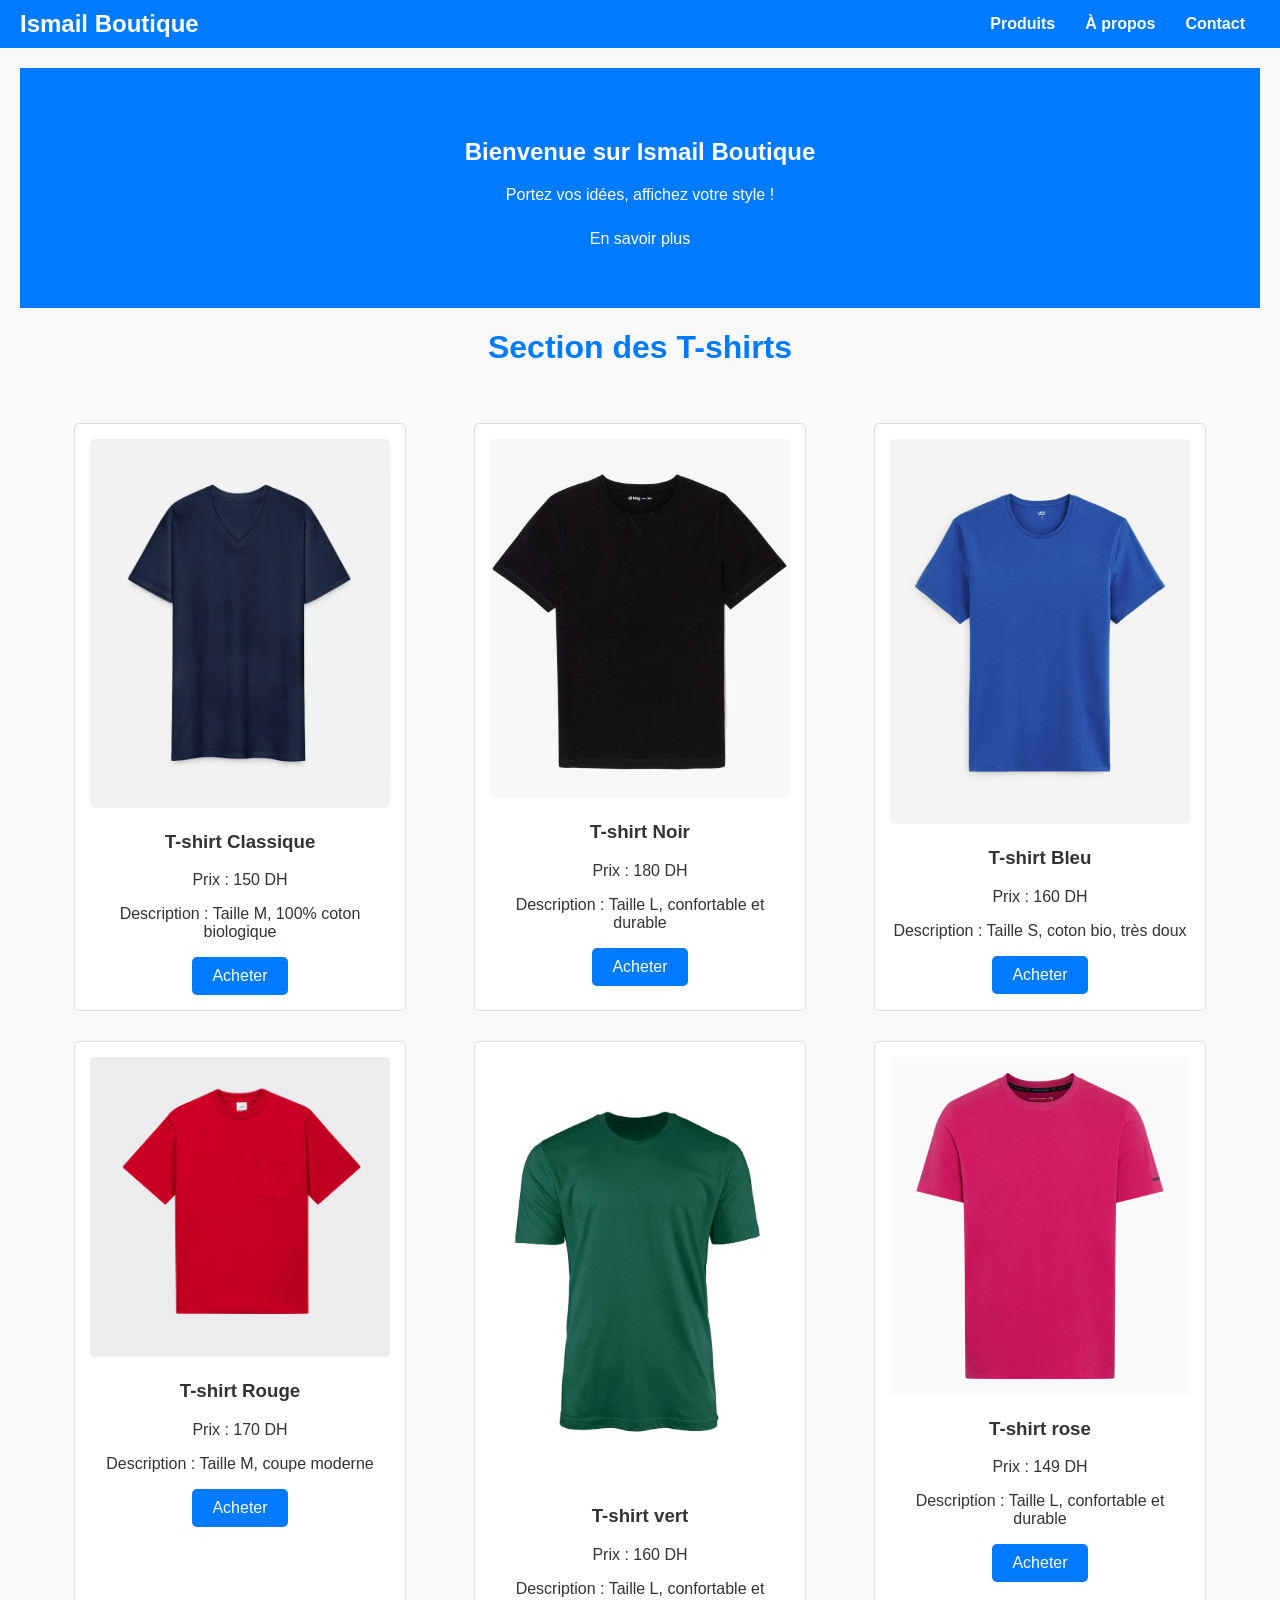
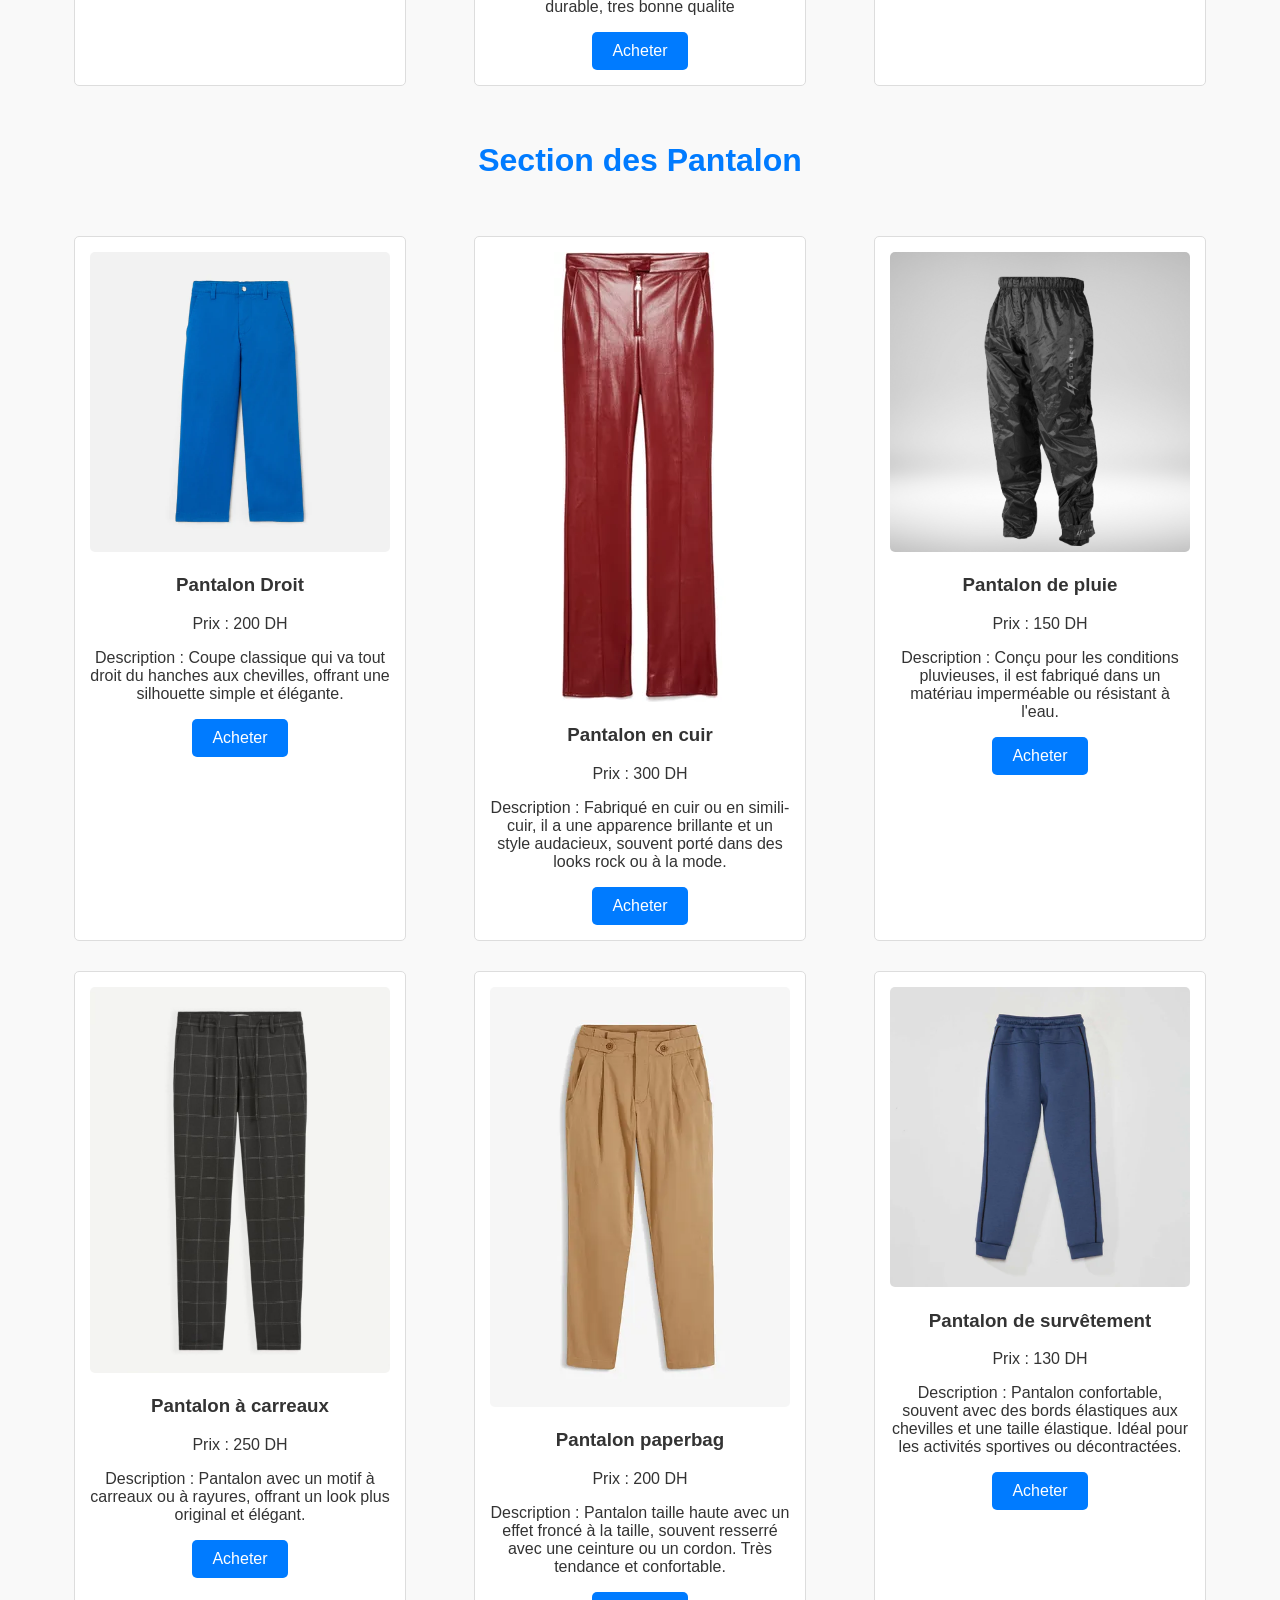
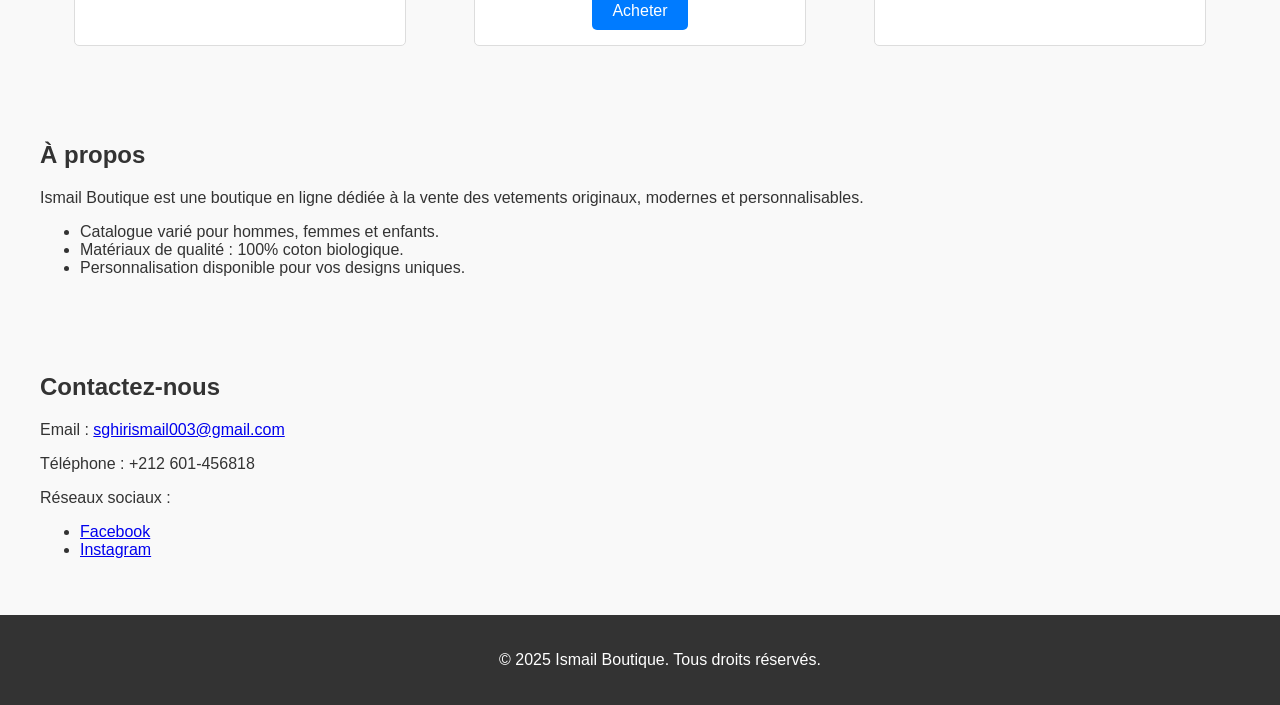
==== index.html @ 5afb79ba "Premier commit de mon site web" ====
<!DOCTYPE html>
<html lang="fr">
<head>
    <meta charset="UTF-8">
    <meta name="viewport" content="width=device-width, initial-scale=1.0">
    <title>Ismail Boutique</title>
    <link rel="stylesheet" href="style.css">
    <script src="script.js" defer></script>
</head>
<body>
    <header>
        <nav class="navbar">
            <div class="logo">Ismail Boutique</div>
            <ul class="nav-links">
                <li><a href="#produits" onclick="naviguerVers('#produits')">Produits</a></li>
                <li><a href="#about" onclick="naviguerVers('#about')">À propos</a></li>
                <li><a href="#contact" onclick="naviguerVers('#contact')">Contact</a></li>
            </ul>
        </nav>
    </header>

    <main>
        <section id="home">
            <h1>Bienvenue sur Ismail Boutique</h1>
            <p>Portez vos idées, affichez votre style !</p>
            <button onclick="afficherDescription()">En savoir plus</button>
        </section>

        <h1 class="h1">Section des T-shirts</h1>

        <section id="produits">
            <div class="produit">
                <img src="photos/t-shirt1.webp" T-shirt 1">
                <h3>T-shirt Classique</h3>
                <p>Prix : 150 DH</p>
                <p>Description : Taille M, 100% coton biologique</p>
                <button onclick="acheter('T-shirt Classique')">Acheter</button>
            </div>
            <div class="produit">
                <img src="photos/t-shirt2.jpg" alt="T-shirt 2">
                <h3>T-shirt Noir</h3>
                <p>Prix : 180 DH</p>
                <p>Description : Taille L, confortable et durable</p>
                <button onclick="acheter('T-shirt Noir')">Acheter</button>
            </div>
            <div class="produit">
                <img src="photos/t-shirt3.jpg" alt="T-shirt 3">
                <h3>T-shirt Bleu</h3>
                <p>Prix : 160 DH</p>
                <p>Description : Taille S, coton bio, très doux</p>
                <button onclick="acheter('T-shirt Bleu')">Acheter</button>
            </div>
            <div class="produit">
                <img src="photos/t-shirt4.jpg" alt="T-shirt 4">
                <h3>T-shirt Rouge</h3>
                <p>Prix : 170 DH</p>
                <p>Description : Taille M, coupe moderne</p>
                <button onclick="acheter('T-shirt Rouge')">Acheter</button>
            </div>
            <div class="produit">
                <img src="photos/t-shirt5.webp" alt="T-shirt 5">
                <h3>T-shirt vert</h3>
                <p>Prix : 160 DH</p>
                <p>Description : Taille L, confortable et durable, tres bonne qualite</p>
                <button onclick="acheter('T-shirt vert')">Acheter</button>
            </div>
            <div class="produit">
                <img src="photos/t-shirt6.jpg" alt="T-shirt 6">
                <h3>T-shirt rose</h3>
                <p>Prix : 149 DH</p>
                <p>Description : Taille L, confortable et durable</p>
                <button onclick="acheter('T-shirt rose')">Acheter</button>
            </div>
        </section>
        <h1 class="h1">Section des Pantalon</h1>
        <section id="produits">
            <div class="produit">
                <img src="photos/pantalondroit1.webp" Pantalon Droit">
                <h3>Pantalon Droit</h3>
                <p>Prix : 200 DH</p>
                <p>Description : Coupe classique qui va tout droit du hanches aux chevilles, offrant une silhouette simple et élégante.</p>
                <button onclick="acheter('Pantalon Droit')">Acheter</button>
            </div>
            <div class="produit">
                <img src="photos/pantaloncuir2.webp" alt="Pantalon en cuir">
                <h3>Pantalon en cuir</h3>
                <p>Prix : 300 DH</p>
                <p>Description : Fabriqué en cuir ou en simili-cuir, il a une apparence brillante et un style audacieux, souvent porté dans des looks rock ou à la mode.</p>
                <button onclick="acheter('Pantalon en cuir')">Acheter</button>
            </div>
            <div class="produit">
                <img src="photos/pantalonpluit3.png" alt="Pantalon de pluie">
                <h3>Pantalon de pluie</h3>
                <p>Prix : 150 DH</p>
                <p>Description : Conçu pour les conditions pluvieuses, il est fabriqué dans un matériau imperméable ou résistant à l'eau.</p>
                <button onclick="acheter('Pantalon de pluie')">Acheter</button>
            </div>
            <div class="produit">
                <img src="photos/pantaloncarreaux4.jpg" alt="Pantalon à carreaux">
                <h3>Pantalon à carreaux</h3>
                <p>Prix : 250 DH</p>
                <p>Description : Pantalon avec un motif à carreaux ou à rayures, offrant un look plus original et élégant.</p>
                <button onclick="acheter('Pantalon à carreaux')">Acheter</button>
            </div>
            <div class="produit">
                <img src="photos/pantalonpaperbag5.webp" alt="Pantalon paperbag">
                <h3>Pantalon paperbag</h3>
                <p>Prix : 200 DH</p>
                <p>Description : Pantalon taille haute avec un effet froncé à la taille, souvent resserré avec une ceinture ou un cordon. Très tendance et confortable.</p>
                <button onclick="acheter('Pantalon paperbag')">Acheter</button>
            </div>
            <div class="produit">
                <img src="photos/pantalonsurvetement6.webp" alt="Pantalon de survêtement">
                <h3>Pantalon de survêtement</h3>
                <p>Prix : 130 DH</p>
                <p>Description : Pantalon confortable, souvent avec des bords élastiques aux chevilles et une taille élastique. Idéal pour les activités sportives ou décontractées.</p>
                <button onclick="acheter('Pantalon de survêtement')">Acheter</button>
            </div>
        </section>

        <section id="about">
            <h2>À propos</h2>
            <p>Ismail Boutique est une boutique en ligne dédiée à la vente des vetements originaux, modernes et personnalisables.</p>
            <ul>
                <li>Catalogue varié pour hommes, femmes et enfants.</li>
                <li>Matériaux de qualité : 100% coton biologique.</li>
                <li>Personnalisation disponible pour vos designs uniques.</li>
            </ul>
        </section>

        <section id="contact">
            <h2>Contactez-nous</h2>
            <p>Email : <a href="mailto:sghirismail003@gmail.com">sghirismail003@gmail.com</a></p>
            <p>Téléphone : +212 601-456818</p>
            <p>Réseaux sociaux :</p>
            <ul>
                <li><a href="https://www.facebook.com/profile.php?id=100035496435160&locale=fr_FR" target="_blank">Facebook</a></li>
                <li><a href="https://www.instagram.com/realsghir/" target="_blank">Instagram</a></li>
            </ul>
        </section>
    </main>

    <footer>
        <p>&copy; 2025 Ismail Boutique. Tous droits réservés.</p>
    </footer>
</body>
</html>
---- style.css ----
body {
    font-family: Arial, sans-serif;
    margin: 0;
    padding: 0;
    background-color: #f9f9f9;
    color: #333;
}

.h1{
    text-align:center ;
    color:#007BFF;
}

.navbar {
    background-color: #007BFF;
    padding: 10px 20px;
    display: flex;
    justify-content: space-between;
    align-items: center;
    color: white;
}

.navbar .logo {
    font-size: 24px;
    font-weight: bold;
}

.navbar .nav-links {
    list-style: none;
    display: flex;
    margin: 0;
    padding: 0;
}

.navbar .nav-links li {
    margin: 0 15px;
}

.navbar .nav-links a {
    text-decoration: none;
    color: white;
    font-weight: bold;
}

section {
    padding: 20px;
    margin: 20px auto;
    max-width: 1200px;
}

#home {
    text-align: center;
    background-color: #007BFF;
    color: white;
    padding: 50px 20px;
}

#produits {
    display: flex;
    justify-content: space-around;
    flex-wrap: wrap;
}

.produit {
    background-color: white;
    padding: 15px;
    margin: 15px;
    border: 1px solid #ddd;
    border-radius: 5px;
    text-align: center;
    width: 300px;
}

.produit img {
    max-width: 100%;
    height: auto;
    border-radius: 5px;
}

button {
    background-color: #007BFF;
    color: white;
    border: none;
    padding: 10px 20px;
    border-radius: 5px;
    cursor: pointer;
    font-size: 16px;
    text-align: center;
    display: inline-block;  
    text-decoration: none;  
}

button:hover {
    background-color: #0056b3;
}

footer {
    text-align: center;
    padding: 20px;
    background-color: #333;
    color: white;
    position: relative;
    bottom: 0;
    width: 100%;
}

#about ul {
    list-style-type: disc;
    padding-left: 40px;
}

form {
    background-color: white;
    padding: 20px;
    margin: 20px auto;
    border-radius: 8px;
    box-shadow: 0 4px 6px rgba(0, 0, 0, 0.1);
    max-width: 400px;
    width: 100%;
}

form h2 {
    text-align: center;
    margin-bottom: 20px;
    color: #007BFF;
    font-size: 24px;
}

form .form-group {
    margin-bottom: 15px;
}

form label {
    display: block;
    margin-bottom: 5px;
    font-weight: bold;
    font-size: 14px;
    color: #555;
}

form input[type="text"],
form input[type="email"],
form input[type="number"],
form input[type="password"],
form select {
    width: 100%;
    padding: 10px;
    border: 1px solid #ddd;
    border-radius: 5px;
    font-size: 14px;
    box-sizing: border-box;
}

form input:focus,
form select:focus {
    border-color: #007BFF;
    outline: none;
    box-shadow: 0 0 5px rgba(0, 123, 255, 0.5);
}

form button {
    width: 100%;
    padding: 10px;
    background-color: #007BFF;
    color: white;
    border: none;
    border-radius: 5px;
    font-size: 16px;
    font-weight: bold;
    cursor: pointer;
    transition: background-color 0.3s ease;
}

form button:hover {
    background-color: #0056b3;
}


.bouton-retour {
    text-align: center;
    margin-top: 20px;
}

.bouton-retour a {
    display: inline-block;
    background-color: red;
    color: white;
    padding: 10px 20px;
    text-decoration: none;
    border-radius: 5px;
    font-size: 16px;
    font-weight: bold;
    transition: background-color 0.3s ease;
}

.bouton-retour a:hover {
    background-color: darkred;
}
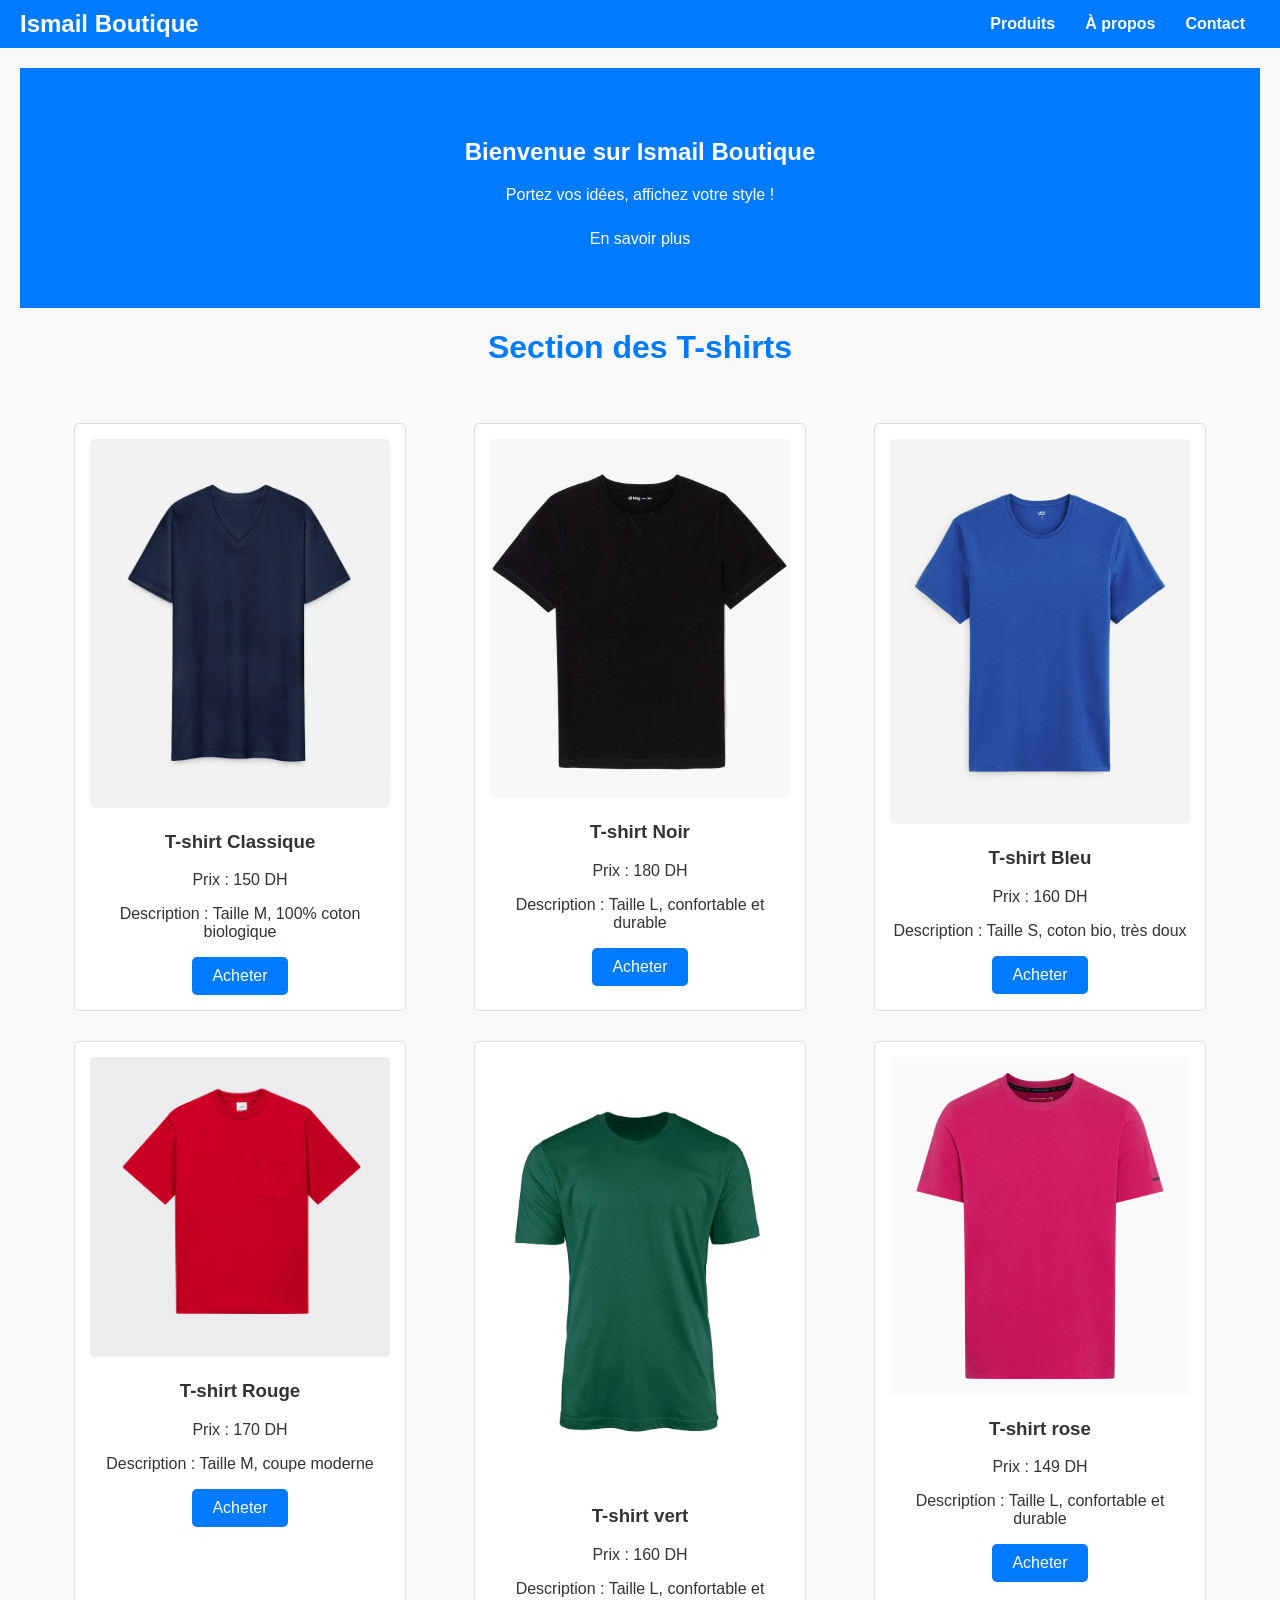
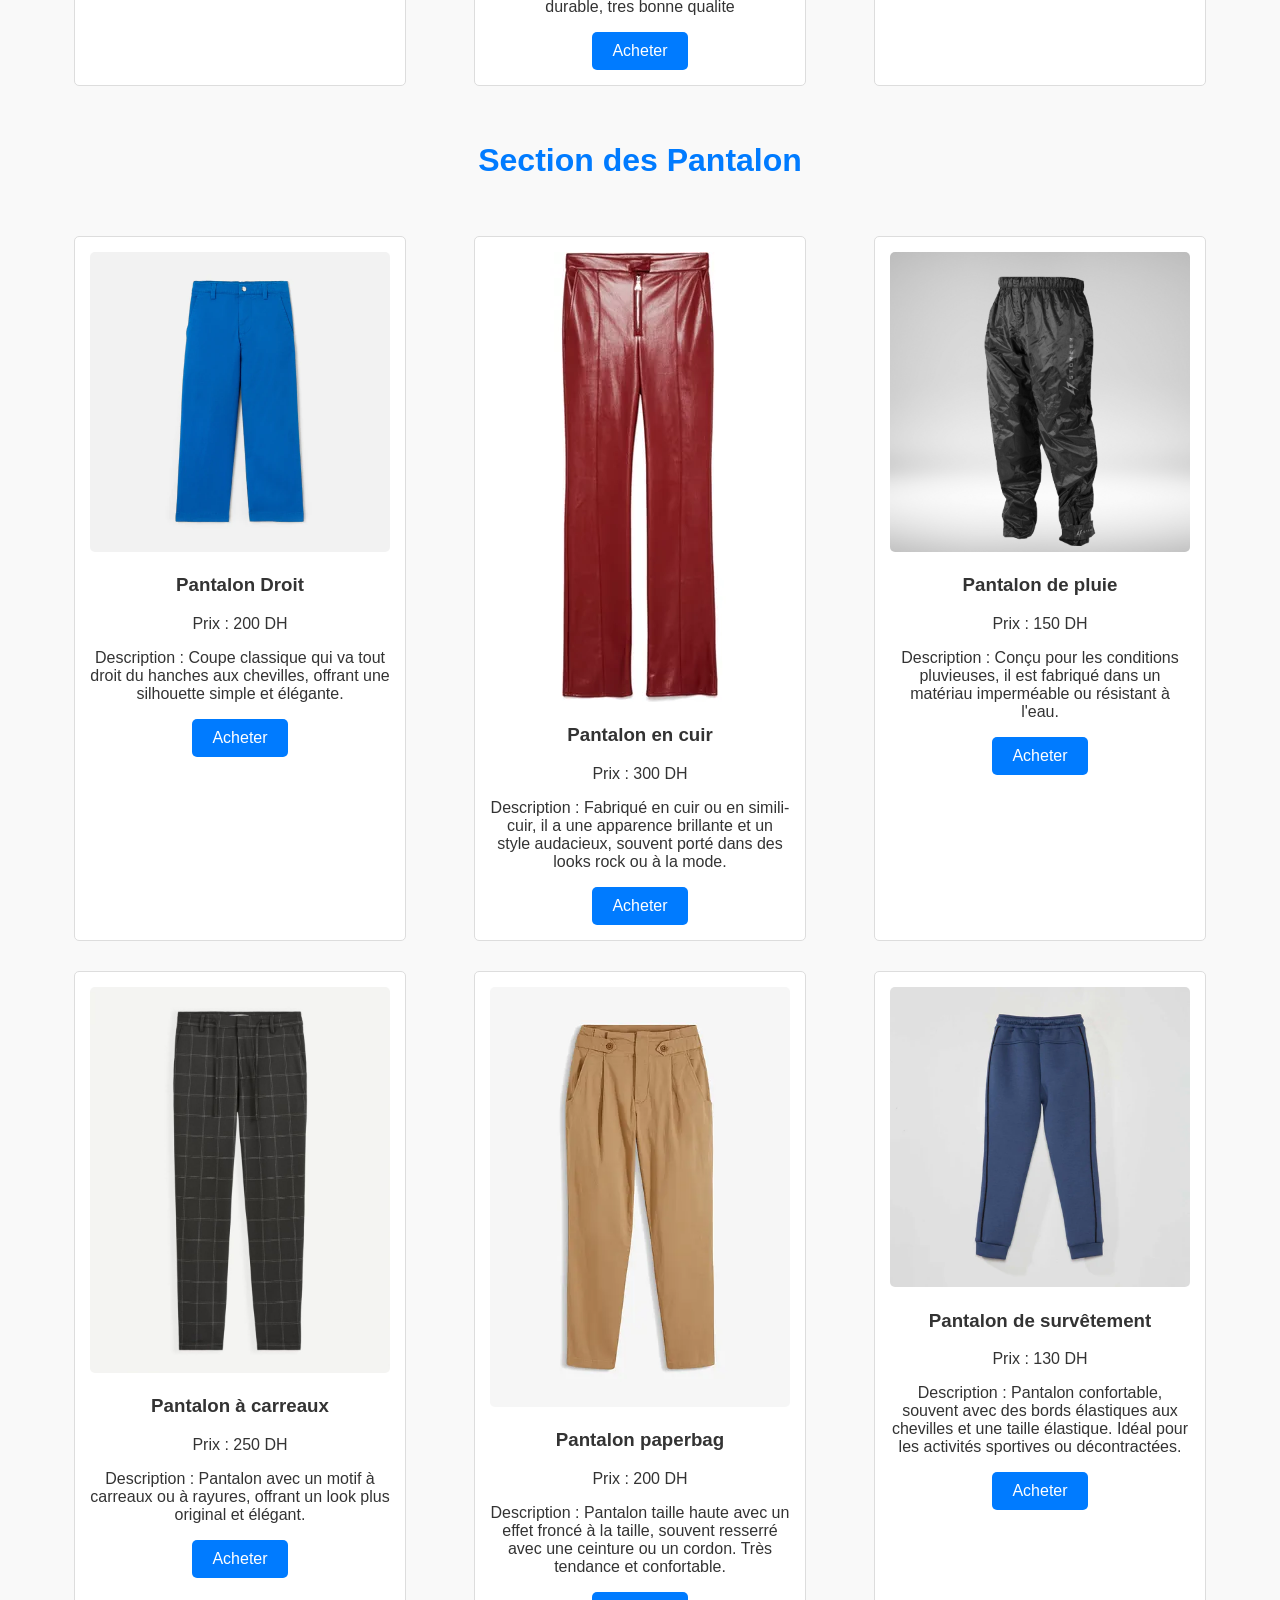
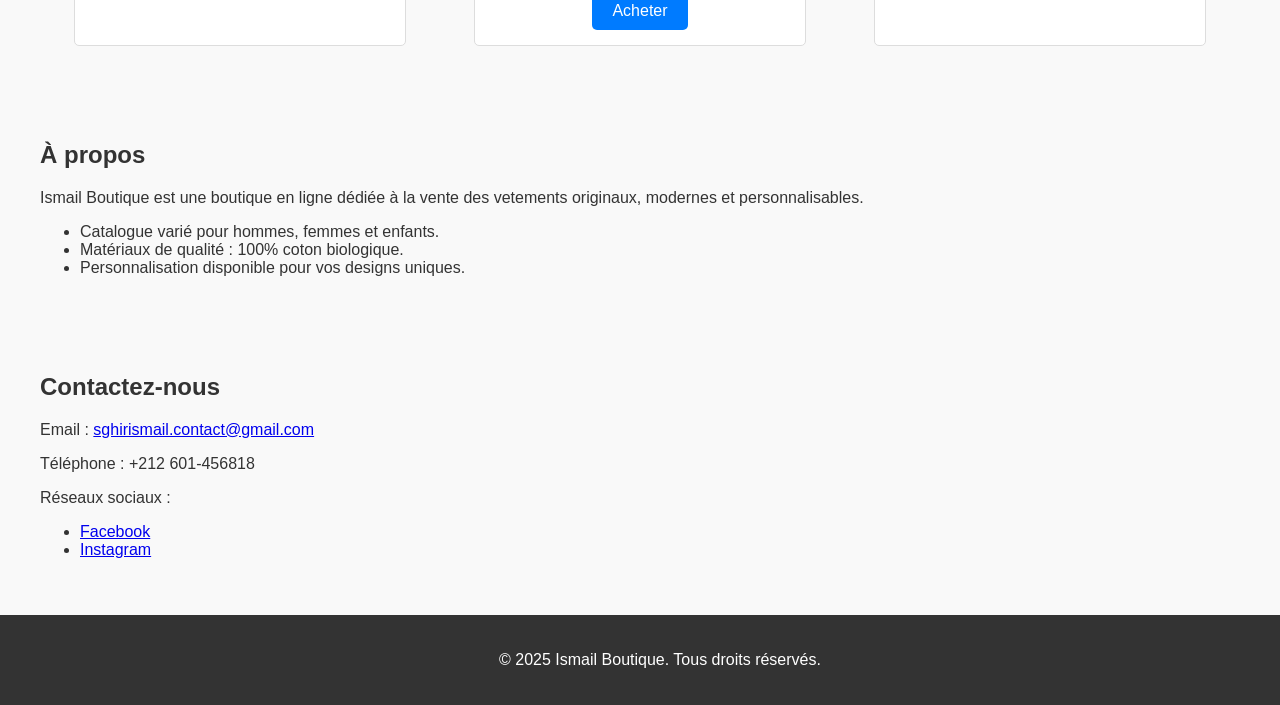
==== commit 93b36705: "Update index.html" ====
--- a/index.html
+++ b/index.html
@@ -130,7 +130,7 @@
 
         <section id="contact">
             <h2>Contactez-nous</h2>
-            <p>Email : <a href="mailto:sghirismail003@gmail.com">sghirismail003@gmail.com</a></p>
+            <p>Email : <a href="mailto:sghirismail003@gmail.com">sghirismail.contact@gmail.com</a></p>
             <p>Téléphone : +212 601-456818</p>
             <p>Réseaux sociaux :</p>
             <ul>
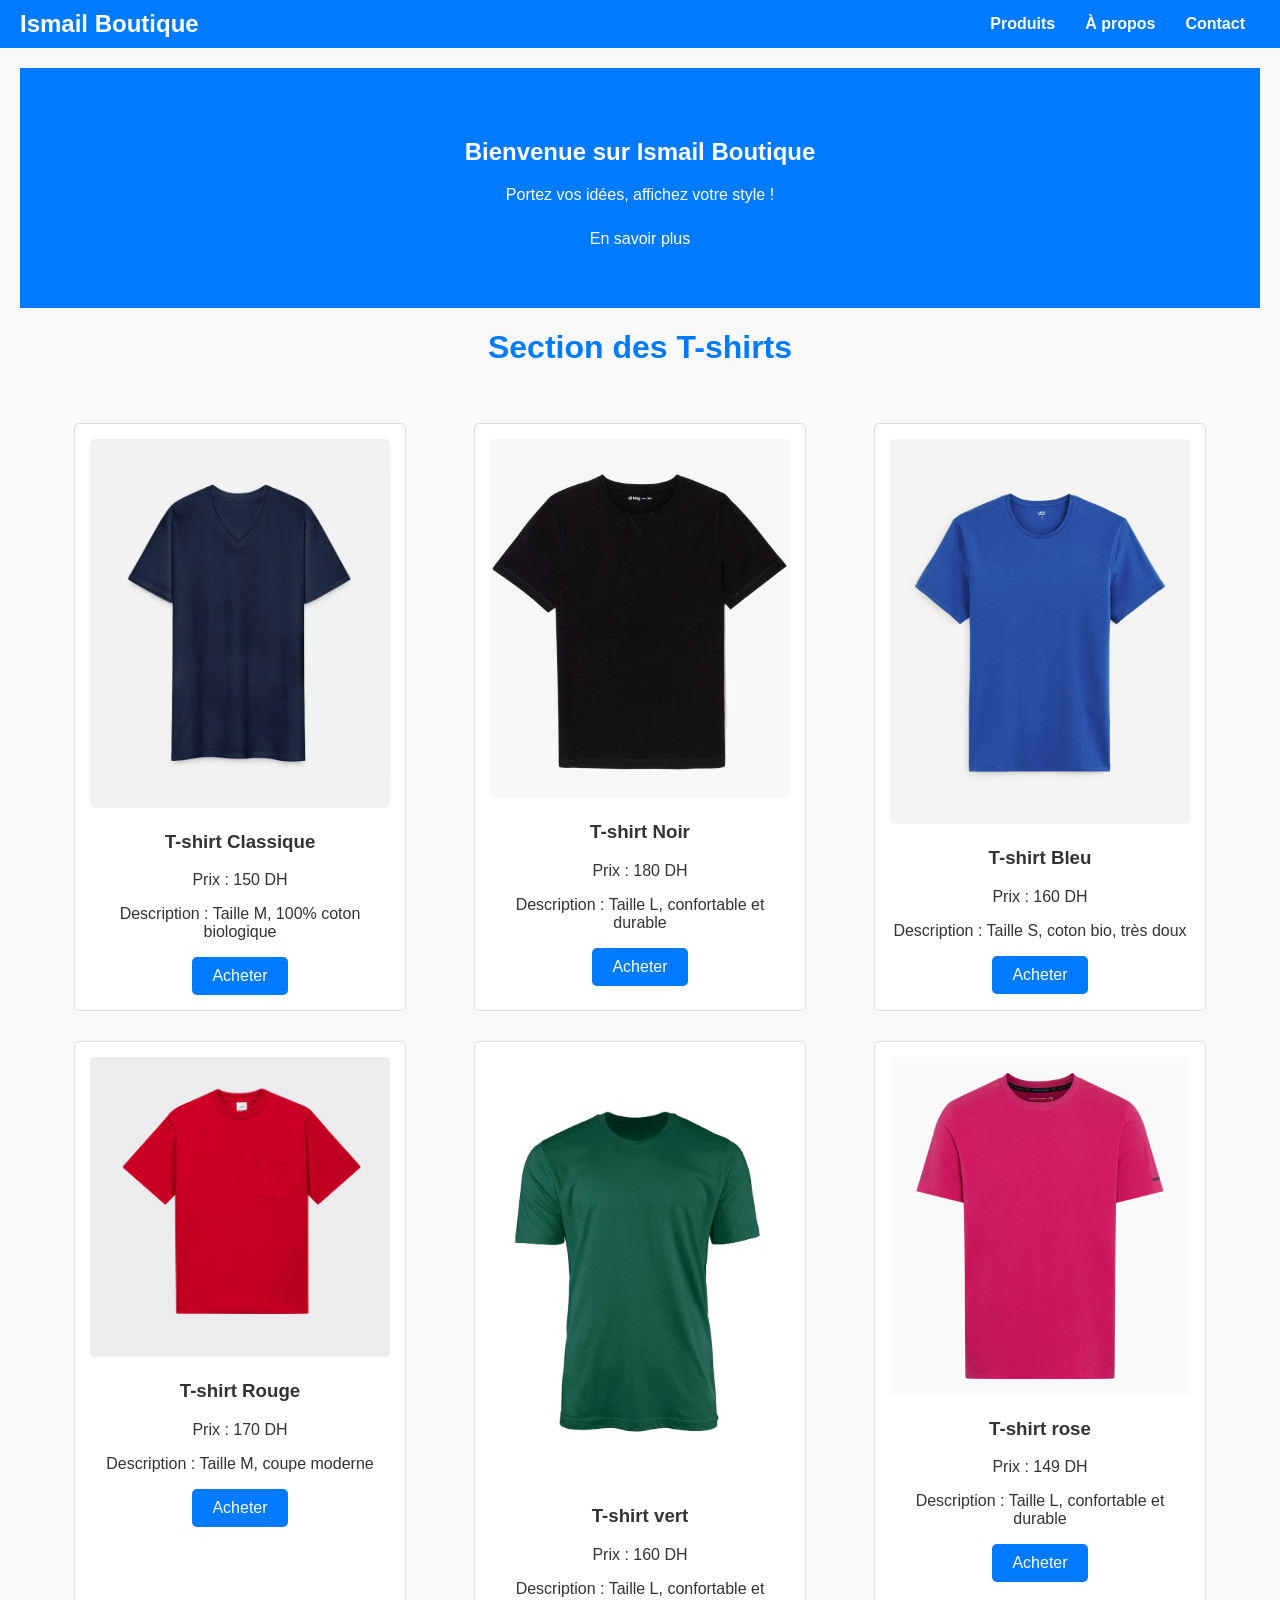
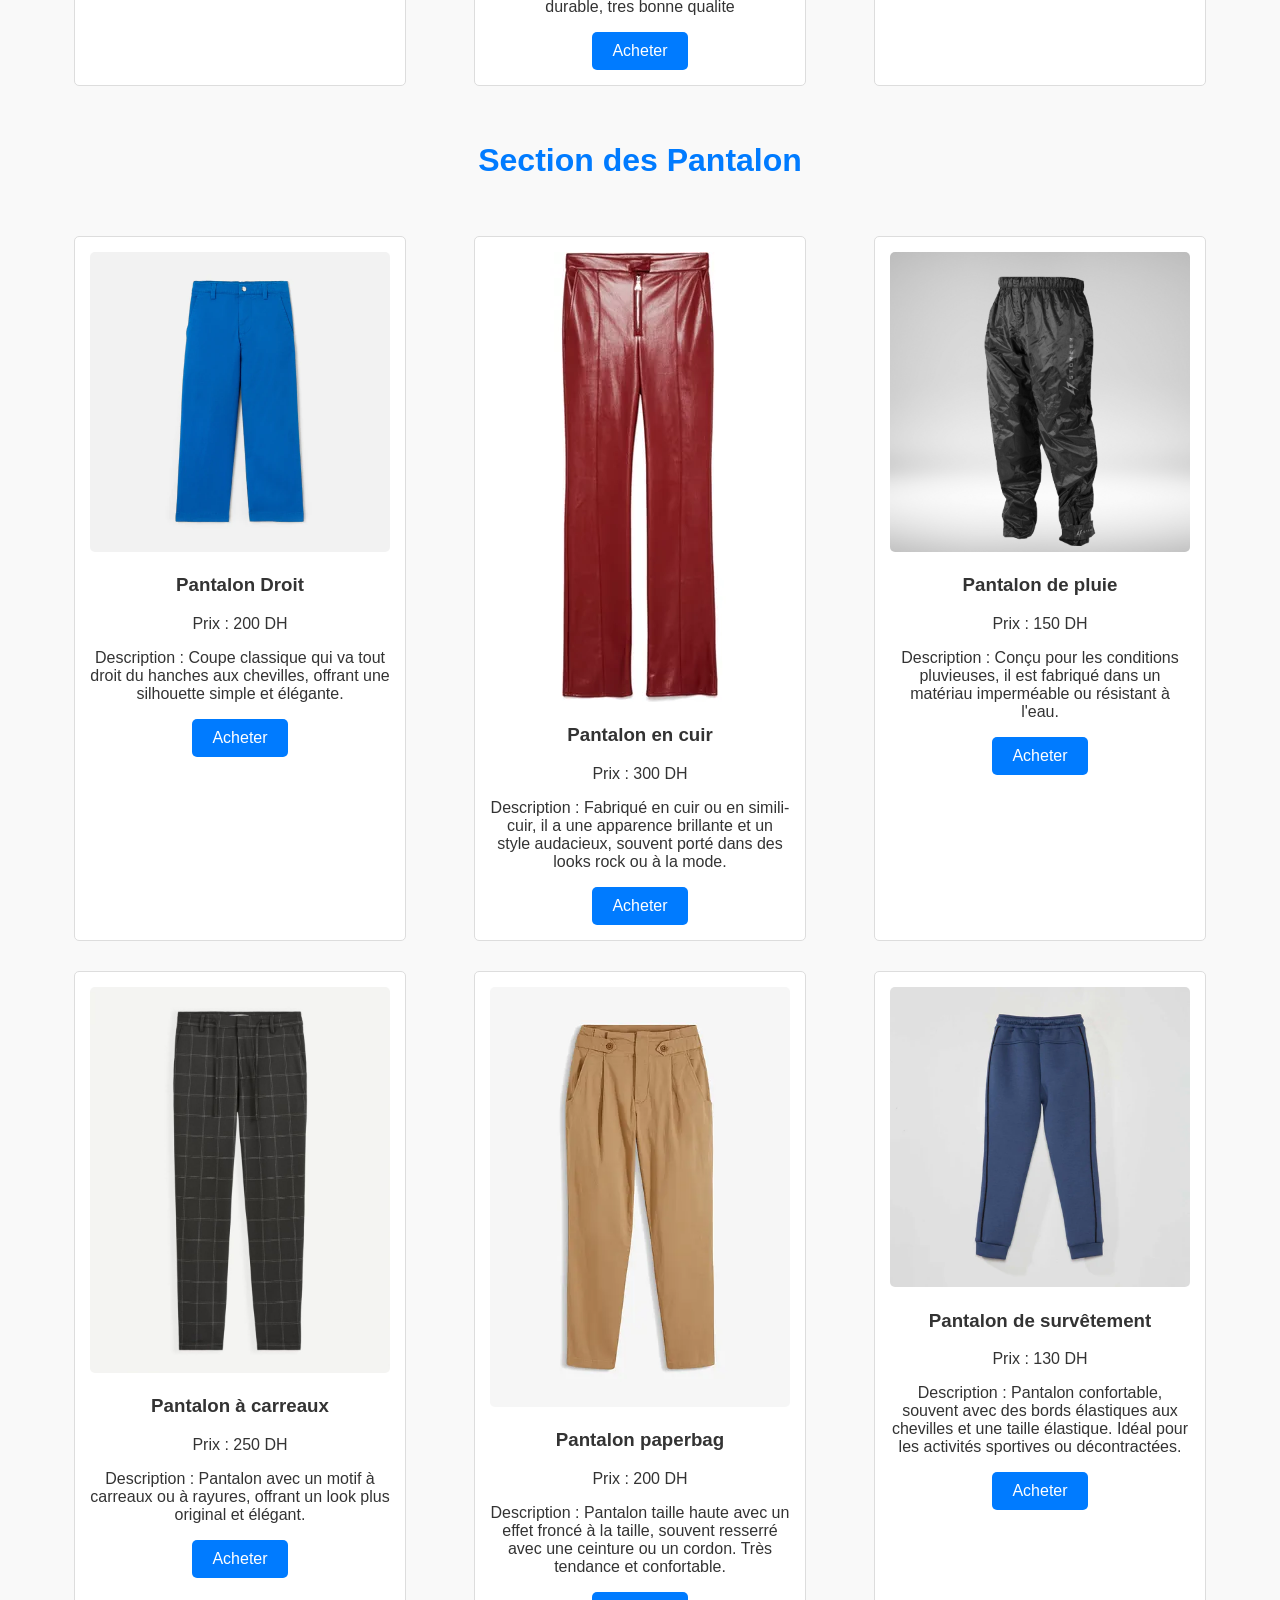
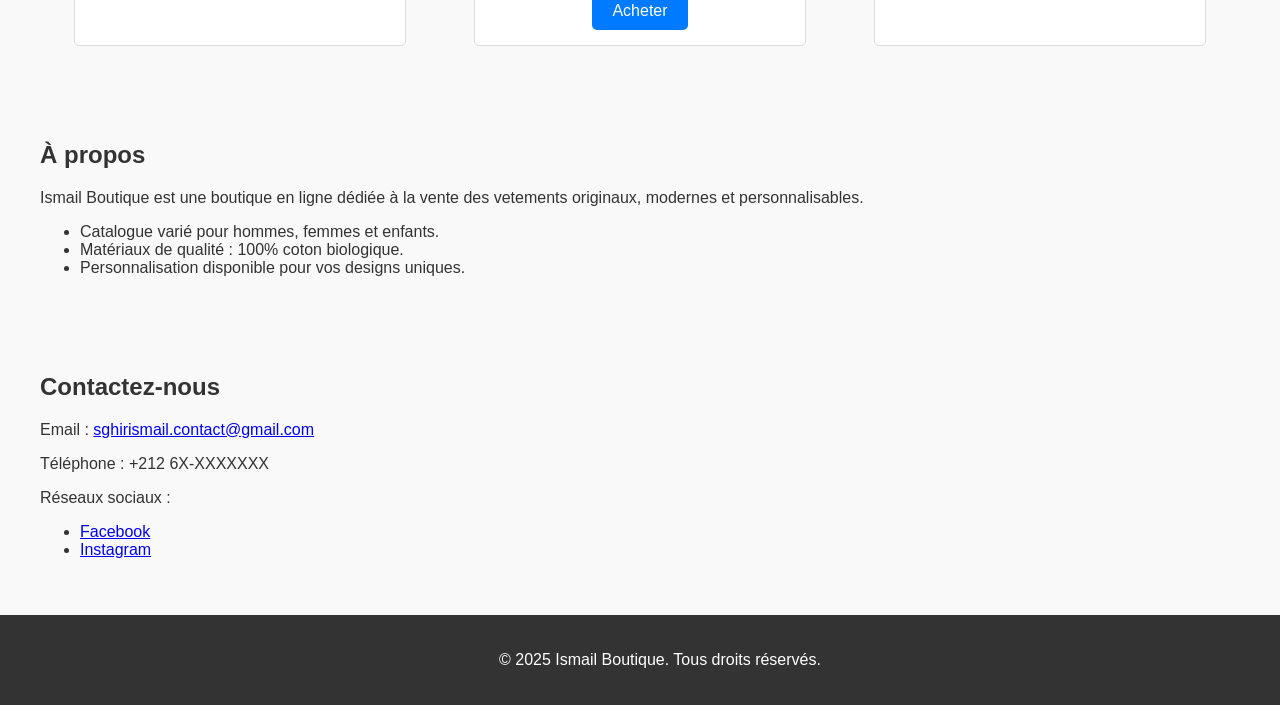
==== commit 5d8e55a7: "Update index.html" ====
--- a/index.html
+++ b/index.html
@@ -131,7 +131,7 @@
         <section id="contact">
             <h2>Contactez-nous</h2>
             <p>Email : <a href="mailto:sghirismail003@gmail.com">sghirismail.contact@gmail.com</a></p>
-            <p>Téléphone : +212 601-456818</p>
+            <p>Téléphone : +212 6X-XXXXXXX</p>
             <p>Réseaux sociaux :</p>
             <ul>
                 <li><a href="https://www.facebook.com/profile.php?id=100035496435160&locale=fr_FR" target="_blank">Facebook</a></li>
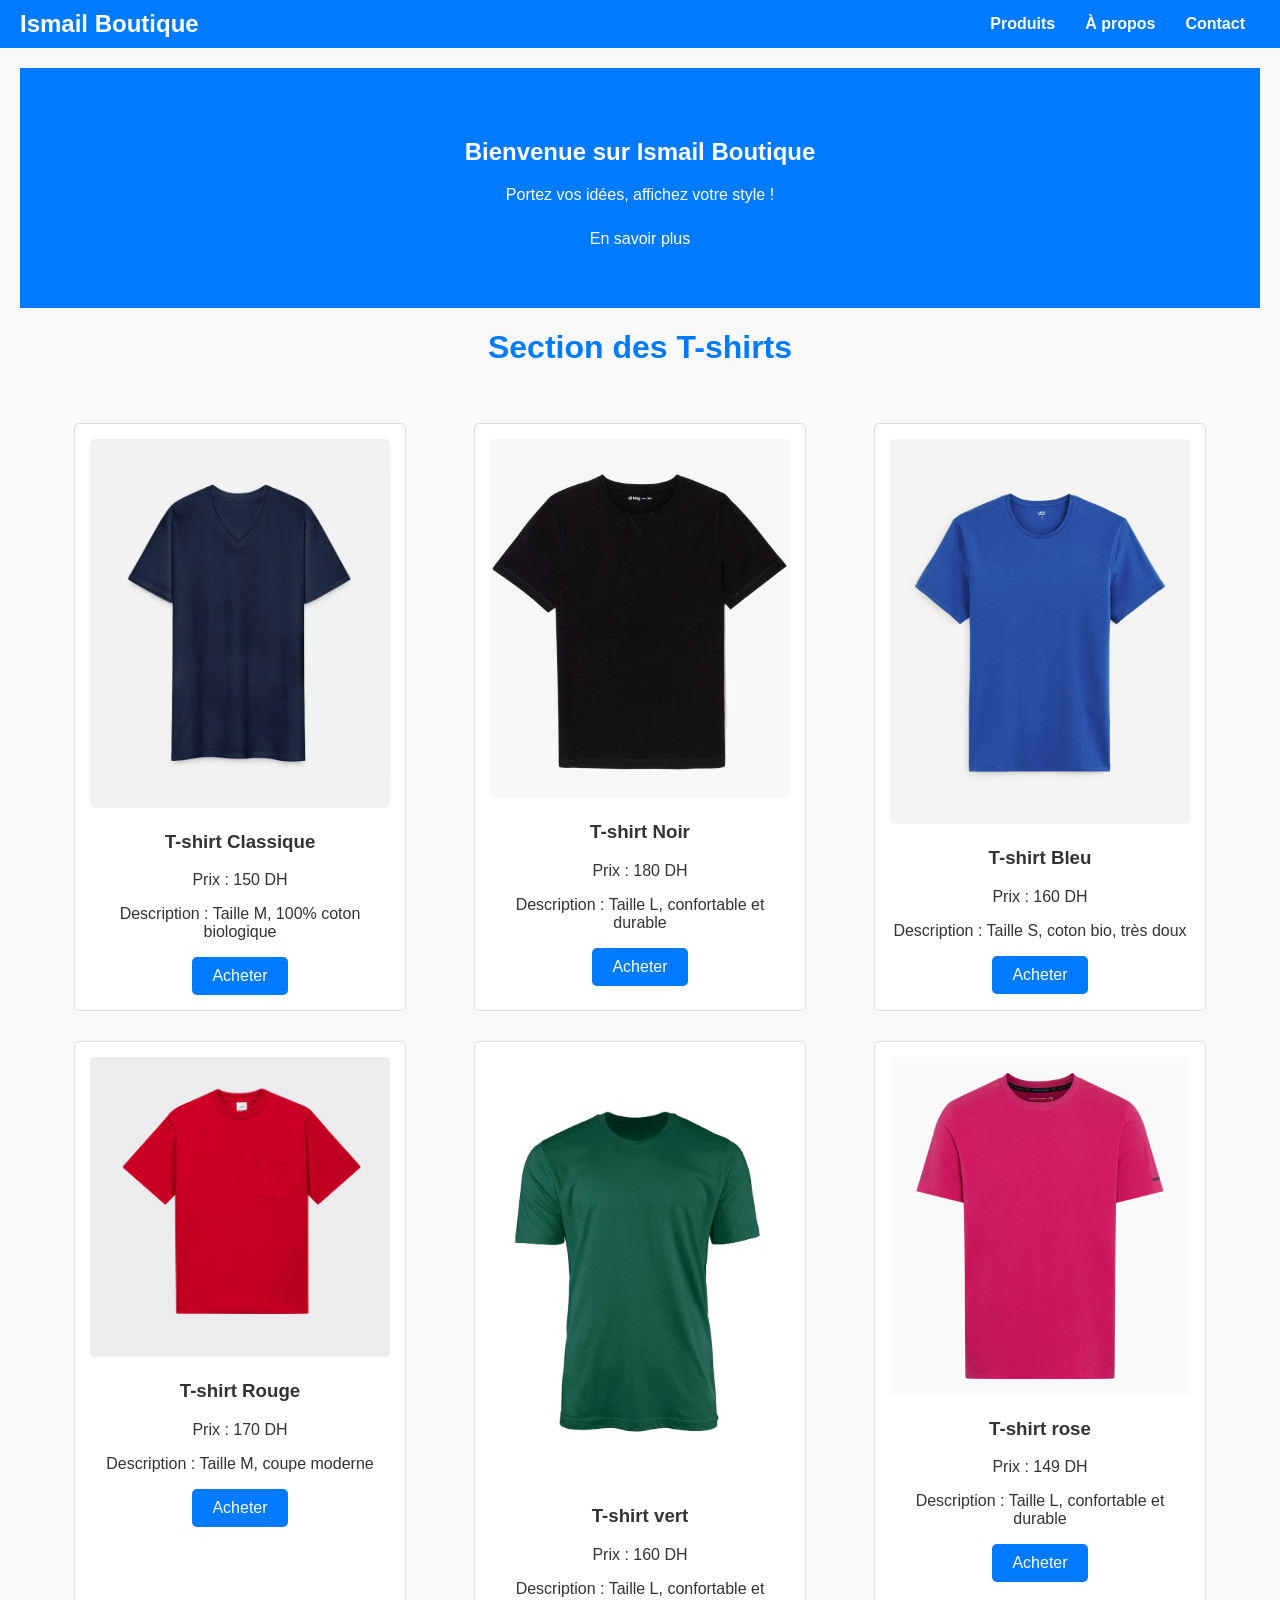
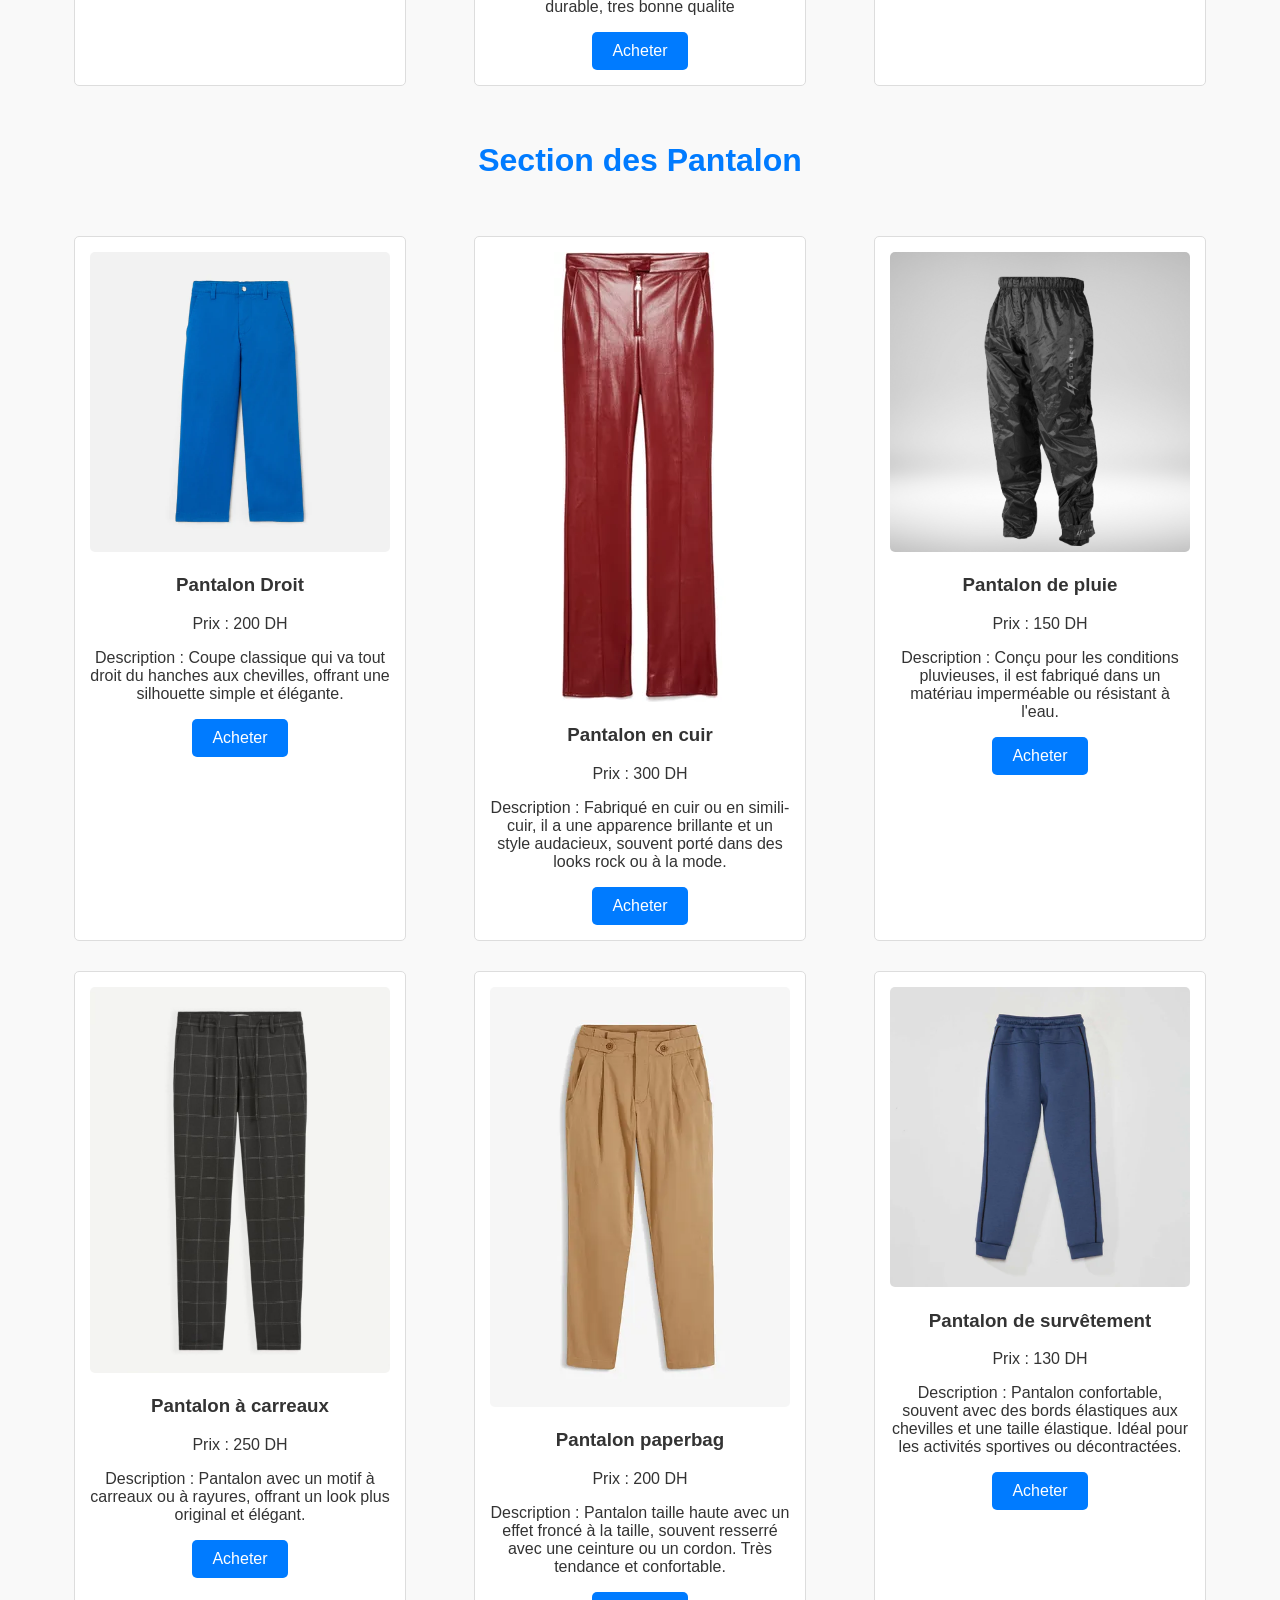
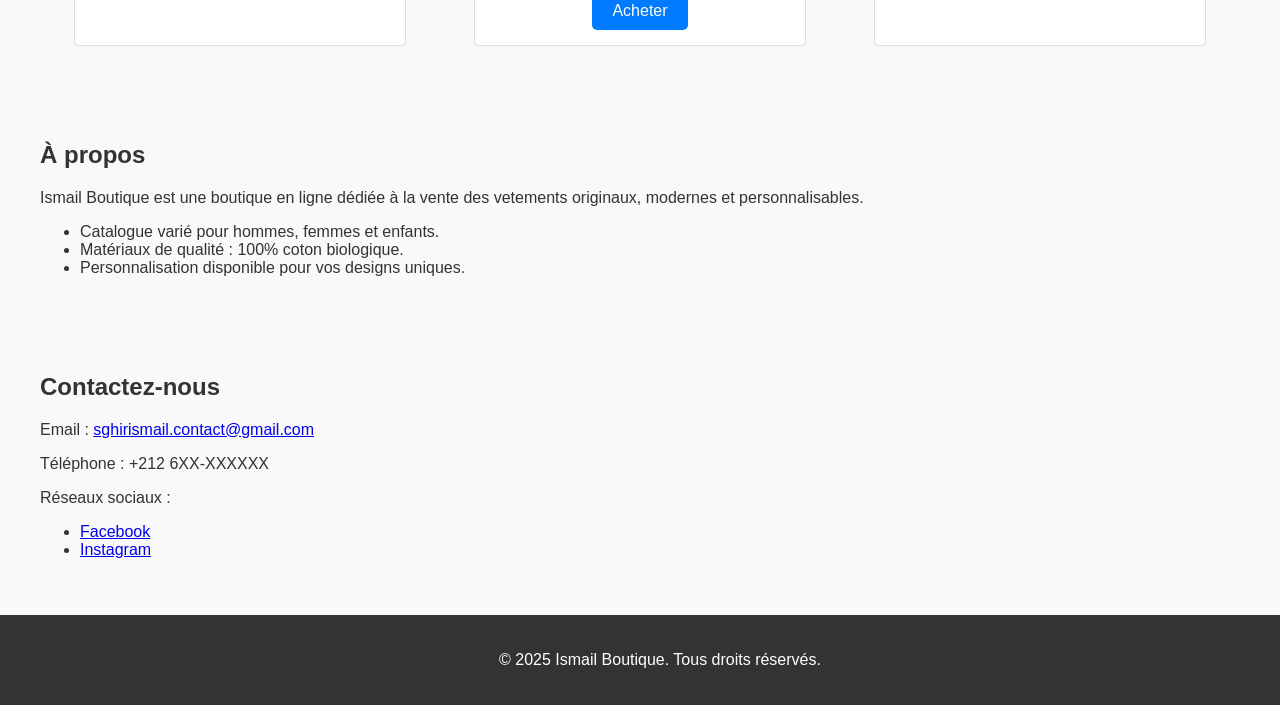
==== commit 1179bf94: "Update index.html" ====
--- a/index.html
+++ b/index.html
@@ -131,7 +131,7 @@
         <section id="contact">
             <h2>Contactez-nous</h2>
             <p>Email : <a href="mailto:sghirismail003@gmail.com">sghirismail.contact@gmail.com</a></p>
-            <p>Téléphone : +212 6X-XXXXXXX</p>
+            <p>Téléphone : +212 6XX-XXXXXX</p>
             <p>Réseaux sociaux :</p>
             <ul>
                 <li><a href="https://www.facebook.com/profile.php?id=100035496435160&locale=fr_FR" target="_blank">Facebook</a></li>
